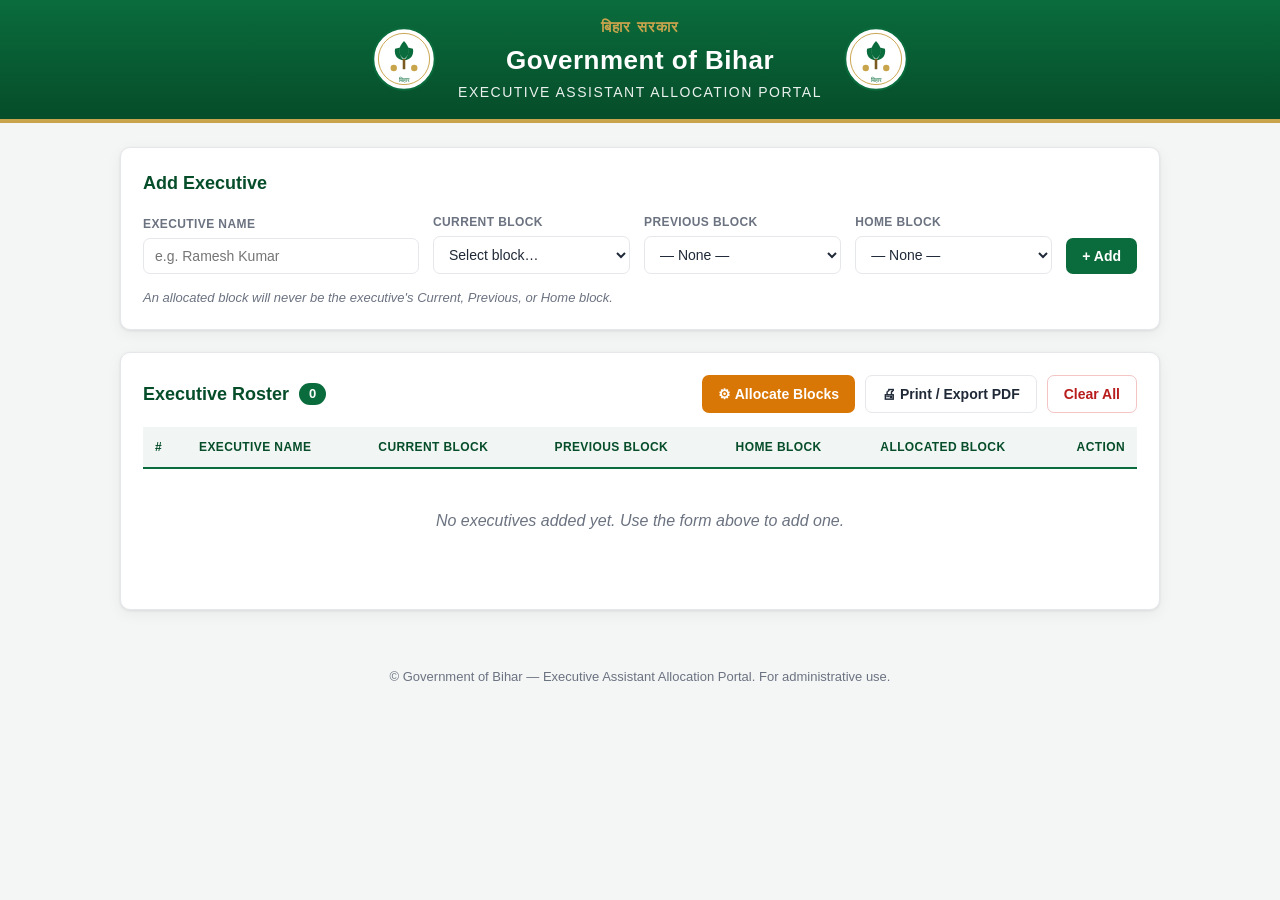
==== index.html @ 1b5aa00f "Initial commit: Executive Assistant Allocation Portal Generated with Claude Code  Co-Authored-By: Cl" ====
<!DOCTYPE html>
<html lang="en">
<head>
  <meta charset="UTF-8" />
  <meta name="viewport" content="width=device-width, initial-scale=1.0" />
  <title>Executive Assistant Allocation Portal | Government of Bihar</title>
  <link rel="stylesheet" href="css/style.css" />
</head>
<body>
  <!-- ===================== HEADER ===================== -->
  <header class="site-header">
    <div class="header-inner">
      <div class="emblem" id="emblemLeft" aria-hidden="true"></div>
      <div class="header-text">
        <p class="header-hindi">बिहार सरकार</p>
        <h1 class="header-title">Government of Bihar</h1>
        <p class="header-sub">Executive Assistant Allocation Portal</p>
      </div>
      <div class="emblem" id="emblemRight" aria-hidden="true"></div>
    </div>
  </header>

  <main class="container">
    <!-- ===================== ADD EXECUTIVE ===================== -->
    <section class="card no-print">
      <h2 class="card-title">Add Executive</h2>
      <form id="addForm" class="add-form" autocomplete="off">
        <div class="field">
          <label for="execName">Executive Name</label>
          <input type="text" id="execName" placeholder="e.g. Ramesh Kumar" required />
        </div>
        <div class="field">
          <label for="currentBlock">Current Block</label>
          <select id="currentBlock" required></select>
        </div>
        <div class="field">
          <label for="previousBlock">Previous Block</label>
          <select id="previousBlock"></select>
        </div>
        <div class="field">
          <label for="homeBlock">Home Block</label>
          <select id="homeBlock"></select>
        </div>
        <div class="field field-action">
          <button type="submit" class="btn btn-primary">+ Add</button>
        </div>
      </form>
      <p class="hint">An allocated block will never be the executive's Current, Previous, or Home block.</p>
    </section>

    <!-- ===================== ROSTER + RESULTS ===================== -->
    <section class="card" id="rosterCard">
      <div class="card-header">
        <h2 class="card-title">Executive Roster <span class="count-badge" id="countBadge">0</span></h2>
        <div class="toolbar no-print">
          <button type="button" class="btn btn-accent" id="allocateBtn">⚙ Allocate Blocks</button>
          <button type="button" class="btn btn-ghost" id="printBtn">🖨 Print / Export PDF</button>
          <button type="button" class="btn btn-ghost btn-danger" id="clearBtn">Clear All</button>
        </div>
      </div>

      <!-- Print-only header block -->
      <div class="print-meta" id="printMeta"></div>

      <div class="table-wrap">
        <table class="data-table" id="execTable">
          <thead>
            <tr>
              <th class="col-num">#</th>
              <th>Executive Name</th>
              <th>Current Block</th>
              <th>Previous Block</th>
              <th>Home Block</th>
              <th class="col-alloc">Allocated Block</th>
              <th class="col-action no-print">Action</th>
            </tr>
          </thead>
          <tbody id="execTableBody"></tbody>
        </table>
        <div class="empty-state" id="emptyState">No executives added yet. Use the form above to add one.</div>
      </div>

      <p class="alloc-note no-print" id="allocNote"></p>
    </section>
  </main>

  <footer class="site-footer no-print">
    <p>© Government of Bihar — Executive Assistant Allocation Portal. For administrative use.</p>
  </footer>

  <script src="js/blocks.js"></script>
  <script src="js/app.js"></script>
</body>
</html>
---- css/style.css ----
/* ===== Executive Assistant Allocation Portal — Government of Bihar ===== */
:root {
  --green: #0a6c3c;
  --green-dark: #064d2a;
  --gold: #c8a44d;
  --saffron: #d97706;
  --ink: #1f2937;
  --muted: #6b7280;
  --line: #e5e7eb;
  --bg: #f4f6f5;
  --card: #ffffff;
  --shadow: 0 1px 3px rgba(0, 0, 0, 0.08), 0 4px 16px rgba(0, 0, 0, 0.05);
}

* { box-sizing: border-box; }

body {
  margin: 0;
  font-family: "Segoe UI", Roboto, "Helvetica Neue", Arial, sans-serif;
  color: var(--ink);
  background: var(--bg);
  line-height: 1.5;
}

/* ===================== HEADER ===================== */
.site-header {
  background: linear-gradient(180deg, var(--green) 0%, var(--green-dark) 100%);
  color: #fff;
  border-bottom: 4px solid var(--gold);
}
.header-inner {
  max-width: 1080px;
  margin: 0 auto;
  display: flex;
  align-items: center;
  justify-content: center;
  gap: 22px;
  padding: 16px 20px;
}
.emblem {
  width: 64px;
  height: 64px;
  flex: 0 0 auto;
}
.emblem svg { width: 100%; height: 100%; display: block; }
.header-text { text-align: center; }
.header-hindi {
  margin: 0;
  font-size: 15px;
  letter-spacing: 1px;
  color: var(--gold);
  font-weight: 600;
}
.header-title {
  margin: 2px 0;
  font-size: 26px;
  font-weight: 700;
  letter-spacing: 0.5px;
}
.header-sub {
  margin: 0;
  font-size: 14px;
  opacity: 0.92;
  text-transform: uppercase;
  letter-spacing: 1.5px;
}

/* ===================== LAYOUT ===================== */
.container {
  max-width: 1080px;
  margin: 24px auto;
  padding: 0 20px;
}
.card {
  background: var(--card);
  border: 1px solid var(--line);
  border-radius: 10px;
  box-shadow: var(--shadow);
  padding: 22px;
  margin-bottom: 22px;
}
.card-title {
  margin: 0 0 16px;
  font-size: 18px;
  color: var(--green-dark);
  display: flex;
  align-items: center;
  gap: 10px;
}
.card-header {
  display: flex;
  align-items: center;
  justify-content: space-between;
  flex-wrap: wrap;
  gap: 12px;
  margin-bottom: 8px;
}
.card-header .card-title { margin: 0; }
.count-badge {
  background: var(--green);
  color: #fff;
  font-size: 13px;
  font-weight: 700;
  border-radius: 20px;
  padding: 1px 10px;
  min-width: 22px;
  text-align: center;
}

/* ===================== ADD FORM ===================== */
.add-form {
  display: grid;
  grid-template-columns: 1.4fr 1fr 1fr 1fr auto;
  gap: 14px;
  align-items: end;
}
.field { display: flex; flex-direction: column; gap: 5px; }
.field label {
  font-size: 12px;
  font-weight: 600;
  color: var(--muted);
  text-transform: uppercase;
  letter-spacing: 0.4px;
}
.field input,
.field select {
  padding: 9px 11px;
  border: 1px solid var(--line);
  border-radius: 7px;
  font-size: 14px;
  background: #fff;
  color: var(--ink);
}
.field input:focus,
.field select:focus {
  outline: none;
  border-color: var(--green);
  box-shadow: 0 0 0 3px rgba(10, 108, 60, 0.12);
}
.field-action { align-self: end; }
.hint {
  margin: 14px 0 0;
  font-size: 13px;
  color: var(--muted);
  font-style: italic;
}

/* ===================== BUTTONS ===================== */
.btn {
  border: none;
  border-radius: 7px;
  padding: 10px 16px;
  font-size: 14px;
  font-weight: 600;
  cursor: pointer;
  transition: filter 0.15s, transform 0.05s;
}
.btn:active { transform: translateY(1px); }
.btn-primary { background: var(--green); color: #fff; width: 100%; }
.btn-primary:hover { filter: brightness(1.08); }
.btn-accent { background: var(--saffron); color: #fff; }
.btn-accent:hover { filter: brightness(1.06); }
.btn-ghost {
  background: #fff;
  color: var(--ink);
  border: 1px solid var(--line);
}
.btn-ghost:hover { background: #f9fafb; }
.btn-danger { color: #b91c1c; border-color: #f3c4c4; }
.btn-danger:hover { background: #fef2f2; }
.toolbar { display: flex; gap: 10px; flex-wrap: wrap; }

/* ===================== TABLE ===================== */
.table-wrap { position: relative; overflow-x: auto; }
.data-table {
  width: 100%;
  border-collapse: collapse;
  font-size: 14px;
  margin-top: 6px;
}
.data-table th {
  background: #f1f5f3;
  color: var(--green-dark);
  text-align: left;
  padding: 11px 12px;
  font-size: 12px;
  text-transform: uppercase;
  letter-spacing: 0.4px;
  border-bottom: 2px solid var(--green);
}
.data-table td {
  padding: 11px 12px;
  border-bottom: 1px solid var(--line);
}
.data-table tbody tr:hover { background: #fafbfa; }
.col-num { width: 44px; color: var(--muted); }
.col-action { width: 64px; text-align: center; }
.alloc-pill {
  display: inline-block;
  background: rgba(10, 108, 60, 0.1);
  color: var(--green-dark);
  border: 1px solid rgba(10, 108, 60, 0.25);
  padding: 3px 10px;
  border-radius: 20px;
  font-weight: 600;
}
.alloc-empty { color: var(--muted); }
.btn-remove {
  background: #fef2f2;
  color: #b91c1c;
  border: 1px solid #f3c4c4;
  border-radius: 6px;
  width: 28px;
  height: 28px;
  cursor: pointer;
  font-size: 13px;
}
.btn-remove:hover { background: #fee2e2; }
.empty-state {
  padding: 40px 16px;
  text-align: center;
  color: var(--muted);
  font-style: italic;
}

.alloc-note { margin: 14px 0 0; font-size: 14px; font-weight: 600; }
.alloc-note.ok { color: var(--green-dark); }
.alloc-note.warn { color: #b45309; }

/* ===================== FOOTER ===================== */
.site-footer {
  text-align: center;
  color: var(--muted);
  font-size: 13px;
  padding: 20px;
}

/* ===================== PRINT-ONLY META ===================== */
.print-meta { display: none; }

/* ===================== RESPONSIVE ===================== */
@media (max-width: 820px) {
  .add-form { grid-template-columns: 1fr 1fr; }
  .field-action { grid-column: 1 / -1; }
  .header-title { font-size: 21px; }
}
@media (max-width: 520px) {
  .add-form { grid-template-columns: 1fr; }
}

/* ===================== PRINT / PDF ===================== */
@media print {
  @page { margin: 14mm; }
  body { background: #fff; }
  .no-print { display: none !important; }
  .container { margin: 0; max-width: 100%; padding: 0; }
  .site-header {
    background: #fff !important;
    color: var(--green-dark) !important;
    border-bottom: 3px solid var(--gold);
    -webkit-print-color-adjust: exact;
    print-color-adjust: exact;
  }
  .header-hindi { color: var(--gold); }
  .header-title, .header-sub { color: var(--green-dark); }
  .card {
    border: none;
    box-shadow: none;
    padding: 0;
    margin: 0;
  }
  .print-meta {
    display: block;
    margin: 16px 0 12px;
    border-top: 1px solid var(--line);
    border-bottom: 1px solid var(--line);
    padding: 10px 0;
  }
  .pm-title { font-weight: 700; font-size: 15px; color: var(--green-dark); }
  .pm-row {
    display: flex;
    justify-content: space-between;
    font-size: 13px;
    color: var(--ink);
    margin-top: 4px;
  }
  .data-table th {
    -webkit-print-color-adjust: exact;
    print-color-adjust: exact;
  }
  .alloc-pill {
    -webkit-print-color-adjust: exact;
    print-color-adjust: exact;
  }
  .data-table { font-size: 12px; }
}
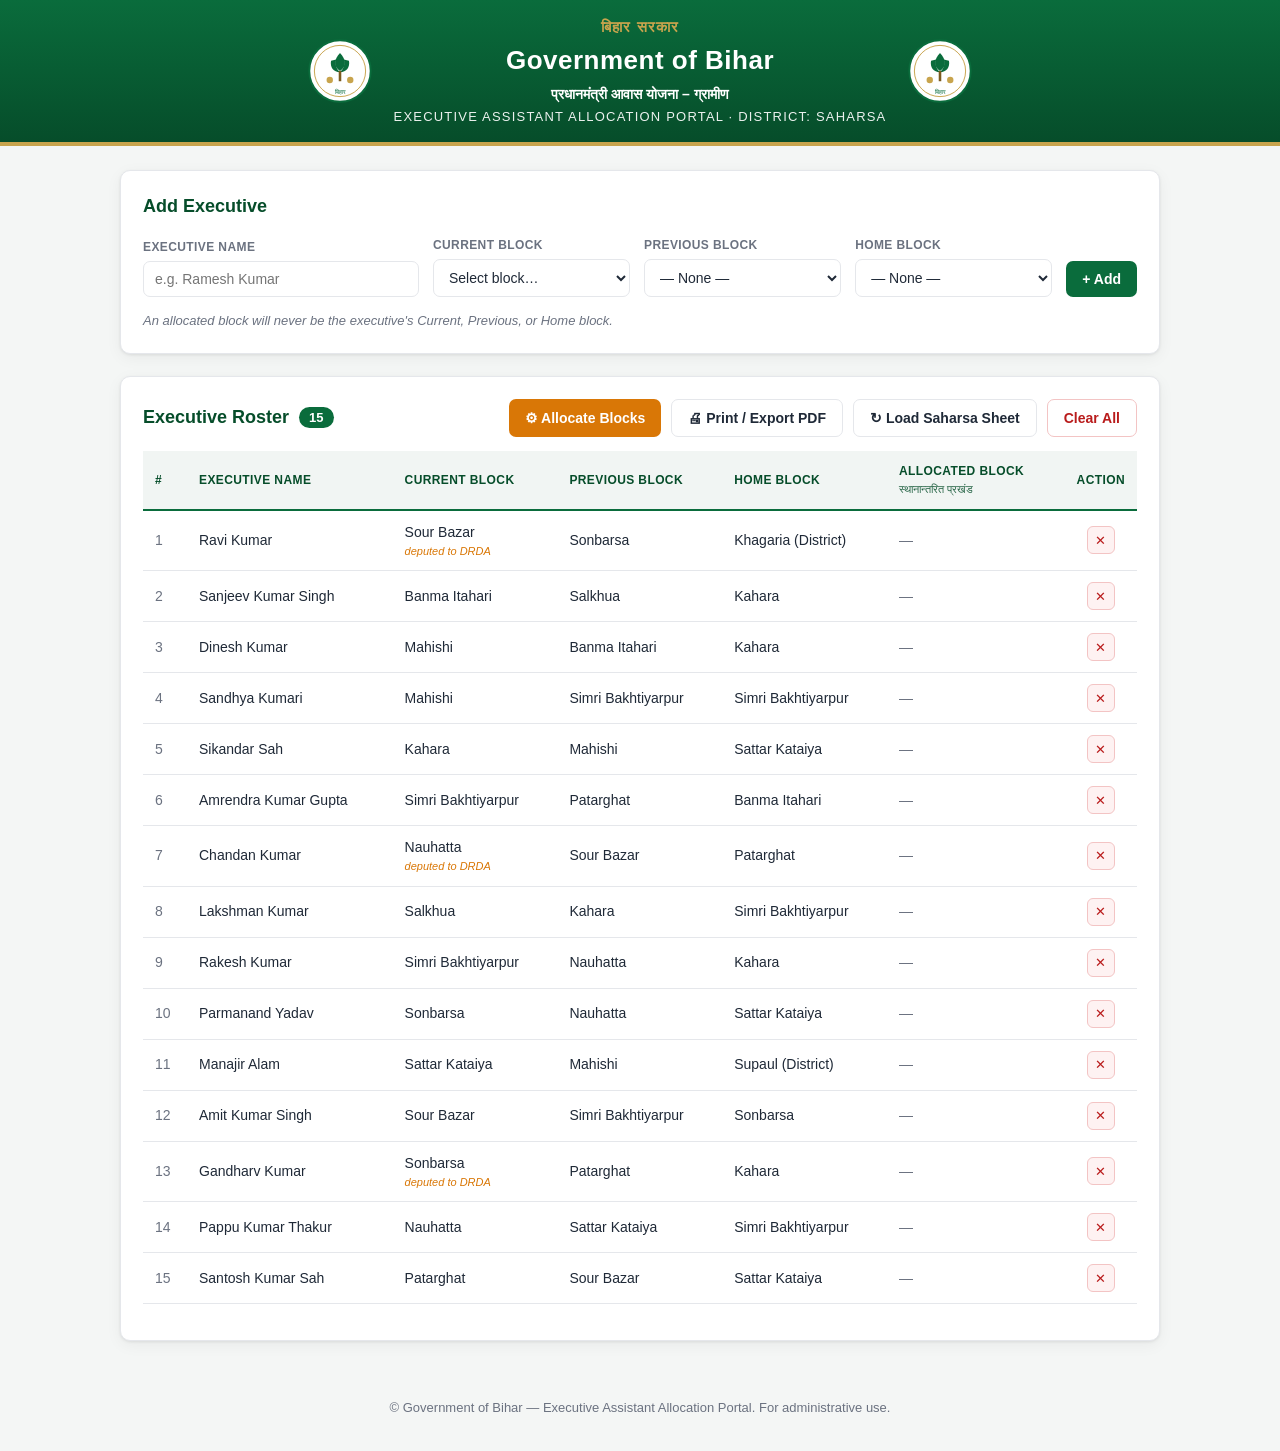
==== commit 5b858f48: "Load real Saharsa PMAY-G sheet: 10 blocks, 15 executives, balanced allocation Generated with Claude " ====
--- a/index.html
+++ b/index.html
@@ -14,7 +14,8 @@
       <div class="header-text">
         <p class="header-hindi">बिहार सरकार</p>
         <h1 class="header-title">Government of Bihar</h1>
-        <p class="header-sub">Executive Assistant Allocation Portal</p>
+        <p class="header-scheme">प्रधानमंत्री आवास योजना – ग्रामीण</p>
+        <p class="header-sub">Executive Assistant Allocation Portal &middot; District: Saharsa</p>
       </div>
       <div class="emblem" id="emblemRight" aria-hidden="true"></div>
     </div>
@@ -55,6 +56,7 @@
         <div class="toolbar no-print">
           <button type="button" class="btn btn-accent" id="allocateBtn">⚙ Allocate Blocks</button>
           <button type="button" class="btn btn-ghost" id="printBtn">🖨 Print / Export PDF</button>
+          <button type="button" class="btn btn-ghost" id="loadSeedBtn">↻ Load Saharsa Sheet</button>
           <button type="button" class="btn btn-ghost btn-danger" id="clearBtn">Clear All</button>
         </div>
       </div>
@@ -71,7 +73,7 @@
               <th>Current Block</th>
               <th>Previous Block</th>
               <th>Home Block</th>
-              <th class="col-alloc">Allocated Block</th>
+              <th class="col-alloc">Allocated Block<br /><span class="th-hindi">स्थानान्तरित प्रखंड</span></th>
               <th class="col-action no-print">Action</th>
             </tr>
           </thead>
--- a/css/style.css
+++ b/css/style.css
@@ -57,12 +57,31 @@
   font-weight: 700;
   letter-spacing: 0.5px;
 }
+.header-scheme {
+  margin: 4px 0 2px;
+  font-size: 14px;
+  font-weight: 600;
+  color: #fff;
+}
 .header-sub {
   margin: 0;
-  font-size: 14px;
+  font-size: 13px;
   opacity: 0.92;
   text-transform: uppercase;
-  letter-spacing: 1.5px;
+  letter-spacing: 1.2px;
+}
+.th-hindi {
+  font-weight: 500;
+  text-transform: none;
+  letter-spacing: 0;
+  font-size: 11px;
+  opacity: 0.85;
+}
+.deputed-note {
+  display: block;
+  font-size: 11px;
+  color: var(--saffron);
+  font-style: italic;
 }
 
 /* ===================== LAYOUT ===================== */
@@ -262,7 +281,7 @@
     print-color-adjust: exact;
   }
   .header-hindi { color: var(--gold); }
-  .header-title, .header-sub { color: var(--green-dark); }
+  .header-title, .header-sub, .header-scheme { color: var(--green-dark); }
   .card {
     border: none;
     box-shadow: none;
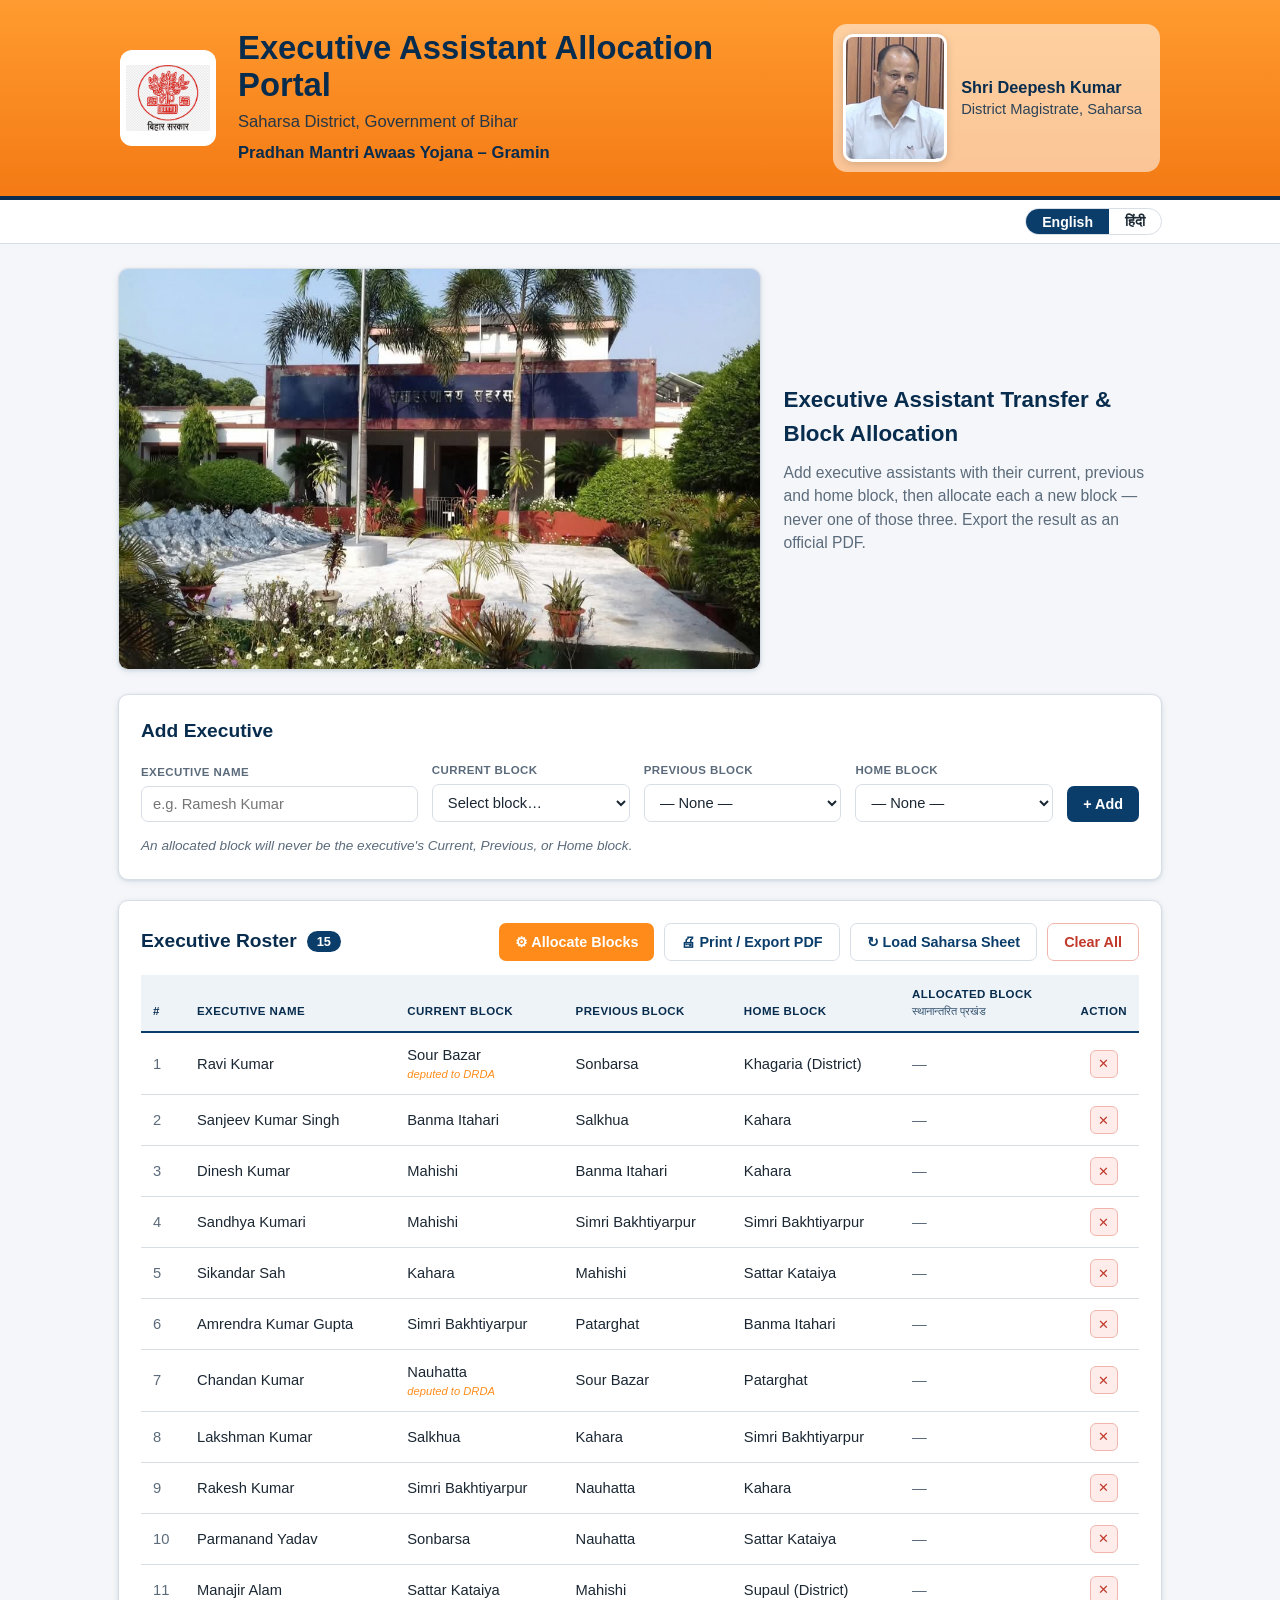
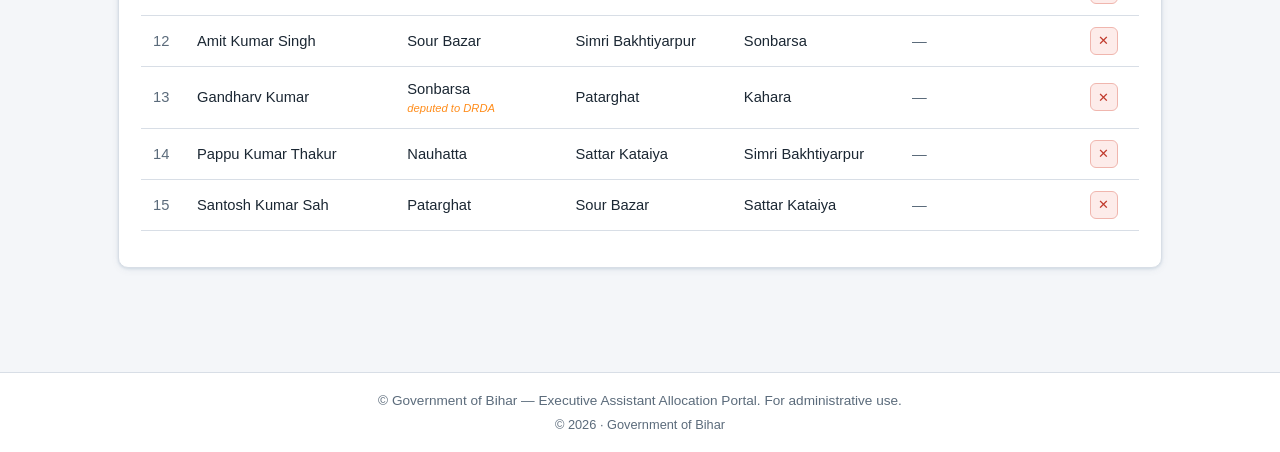
==== commit e7f52357: "Add bilingual EN/HI support and Bihar portal landing UI (emblem, DM photo, hero) Generated with Clau" ====
--- a/index.html
+++ b/index.html
@@ -3,61 +3,95 @@
 <head>
   <meta charset="UTF-8" />
   <meta name="viewport" content="width=device-width, initial-scale=1.0" />
-  <title>Executive Assistant Allocation Portal | Government of Bihar</title>
+  <title data-i18n="page_title">Executive Assistant Allocation Portal</title>
+  <meta name="description" content="Executive Assistant Allocation Portal — Saharsa District, Government of Bihar." />
+  <link rel="icon" href="assets/bihar-emblem.png" />
   <link rel="stylesheet" href="css/style.css" />
 </head>
-<body>
-  <!-- ===================== HEADER ===================== -->
-  <header class="site-header">
-    <div class="header-inner">
-      <div class="emblem" id="emblemLeft" aria-hidden="true"></div>
-      <div class="header-text">
-        <p class="header-hindi">बिहार सरकार</p>
-        <h1 class="header-title">Government of Bihar</h1>
-        <p class="header-scheme">प्रधानमंत्री आवास योजना – ग्रामीण</p>
-        <p class="header-sub">Executive Assistant Allocation Portal &middot; District: Saharsa</p>
+<body data-lang="en">
+  <!-- ===================== SAFFRON LANDING HEADER ===================== -->
+  <section class="landing-header">
+    <div class="landing-header-inner">
+      <a href="index.html" class="banner-brand" aria-label="Home">
+        <img class="landing-header-emblem" src="assets/bihar-emblem.png" alt="Government of Bihar / बिहार सरकार" />
+        <div class="landing-titles">
+          <h1 data-i18n="app_title">Executive Assistant Allocation Portal</h1>
+          <p data-i18n="app_subtitle">Saharsa District, Government of Bihar</p>
+          <p class="scheme-line" data-i18n="scheme">Pradhan Mantri Awaas Yojana – Gramin</p>
+        </div>
+      </a>
+
+      <div class="landing-dm">
+        <div class="landing-dm-photo">
+          <img src="assets/dm-saharsa.jpg" alt="District Magistrate, Saharsa" onerror="this.style.display='none'" />
+        </div>
+        <div class="landing-dm-caption">
+          <strong data-i18n="dm_name">Shri Deepesh Kumar</strong>
+          <span data-i18n="dm_role">District Magistrate, Saharsa</span>
+        </div>
       </div>
-      <div class="emblem" id="emblemRight" aria-hidden="true"></div>
     </div>
-  </header>
+  </section>
 
-  <main class="container">
+  <!-- ===================== UTILITY BAR (LANGUAGE) ===================== -->
+  <div class="util-bar">
+    <div class="util-bar-inner">
+      <div class="util-bar-spacer"></div>
+      <div class="lang-toggle" role="group" aria-label="Language / भाषा">
+        <button type="button" data-lang="en" aria-pressed="true">English</button>
+        <button type="button" data-lang="hi" aria-pressed="false">हिंदी</button>
+      </div>
+    </div>
+  </div>
+
+  <main id="main">
+    <!-- ===================== HERO ===================== -->
+    <section class="landing-body" aria-label="Overview">
+      <div class="landing-photo" data-label-key="hero_label" data-label="Saharsa Administration">
+        <img src="assets/saharsa-administration.jpeg" alt="Saharsa Administration" onerror="this.style.display='none'" />
+      </div>
+      <div class="hero-text">
+        <h2 data-i18n="hero_title">Executive Assistant Transfer &amp; Block Allocation</h2>
+        <p data-i18n="hero_lead">Add executive assistants with their current, previous and home block, then allocate each a new block — never one of those three.</p>
+      </div>
+    </section>
+
     <!-- ===================== ADD EXECUTIVE ===================== -->
     <section class="card no-print">
-      <h2 class="card-title">Add Executive</h2>
+      <h2 class="card-title" data-i18n="add_title">Add Executive</h2>
       <form id="addForm" class="add-form" autocomplete="off">
         <div class="field">
-          <label for="execName">Executive Name</label>
-          <input type="text" id="execName" placeholder="e.g. Ramesh Kumar" required />
+          <label for="execName" data-i18n="f_name">Executive Name</label>
+          <input type="text" id="execName" data-i18n-placeholder="f_name_ph" placeholder="e.g. Ramesh Kumar" required />
         </div>
         <div class="field">
-          <label for="currentBlock">Current Block</label>
+          <label for="currentBlock" data-i18n="f_current">Current Block</label>
           <select id="currentBlock" required></select>
         </div>
         <div class="field">
-          <label for="previousBlock">Previous Block</label>
+          <label for="previousBlock" data-i18n="f_previous">Previous Block</label>
           <select id="previousBlock"></select>
         </div>
         <div class="field">
-          <label for="homeBlock">Home Block</label>
+          <label for="homeBlock" data-i18n="f_home">Home Block</label>
           <select id="homeBlock"></select>
         </div>
         <div class="field field-action">
-          <button type="submit" class="btn btn-primary">+ Add</button>
+          <button type="submit" class="btn btn-primary" data-i18n="btn_add">+ Add</button>
         </div>
       </form>
-      <p class="hint">An allocated block will never be the executive's Current, Previous, or Home block.</p>
+      <p class="hint" data-i18n="add_hint">An allocated block will never be the executive's Current, Previous, or Home block.</p>
     </section>
 
     <!-- ===================== ROSTER + RESULTS ===================== -->
     <section class="card" id="rosterCard">
       <div class="card-header">
-        <h2 class="card-title">Executive Roster <span class="count-badge" id="countBadge">0</span></h2>
+        <h2 class="card-title"><span data-i18n="roster_title">Executive Roster</span> <span class="count-badge" id="countBadge">0</span></h2>
         <div class="toolbar no-print">
-          <button type="button" class="btn btn-accent" id="allocateBtn">⚙ Allocate Blocks</button>
-          <button type="button" class="btn btn-ghost" id="printBtn">🖨 Print / Export PDF</button>
-          <button type="button" class="btn btn-ghost" id="loadSeedBtn">↻ Load Saharsa Sheet</button>
-          <button type="button" class="btn btn-ghost btn-danger" id="clearBtn">Clear All</button>
+          <button type="button" class="btn btn-accent" id="allocateBtn" data-i18n="btn_allocate">⚙ Allocate Blocks</button>
+          <button type="button" class="btn btn-ghost" id="printBtn" data-i18n="btn_print">🖨 Print / Export PDF</button>
+          <button type="button" class="btn btn-ghost" id="loadSeedBtn" data-i18n="btn_load">↻ Load Saharsa Sheet</button>
+          <button type="button" class="btn btn-ghost btn-danger" id="clearBtn" data-i18n="btn_clear">Clear All</button>
         </div>
       </div>
 
@@ -68,18 +102,18 @@
         <table class="data-table" id="execTable">
           <thead>
             <tr>
-              <th class="col-num">#</th>
-              <th>Executive Name</th>
-              <th>Current Block</th>
-              <th>Previous Block</th>
-              <th>Home Block</th>
-              <th class="col-alloc">Allocated Block<br /><span class="th-hindi">स्थानान्तरित प्रखंड</span></th>
-              <th class="col-action no-print">Action</th>
+              <th class="col-num" data-i18n="th_num">#</th>
+              <th data-i18n="th_name">Executive Name</th>
+              <th data-i18n="th_current">Current Block</th>
+              <th data-i18n="th_previous">Previous Block</th>
+              <th data-i18n="th_home">Home Block</th>
+              <th class="col-alloc"><span data-i18n="th_alloc">Allocated Block</span><br /><span class="th-sub" data-i18n="th_alloc_hi">स्थानान्तरित प्रखंड</span></th>
+              <th class="col-action no-print" data-i18n="th_action">Action</th>
             </tr>
           </thead>
           <tbody id="execTableBody"></tbody>
         </table>
-        <div class="empty-state" id="emptyState">No executives added yet. Use the form above to add one.</div>
+        <div class="empty-state" id="emptyState" data-i18n="empty_state">No executives added yet. Use the form above to add one.</div>
       </div>
 
       <p class="alloc-note no-print" id="allocNote"></p>
@@ -87,10 +121,14 @@
   </main>
 
   <footer class="site-footer no-print">
-    <p>© Government of Bihar — Executive Assistant Allocation Portal. For administrative use.</p>
+    <div class="footer-inner">
+      <div data-i18n="footer_note">© Government of Bihar — Executive Assistant Allocation Portal.</div>
+      <div class="inline-note">© <span id="footer-year"></span> · Government of Bihar</div>
+    </div>
   </footer>
 
   <script src="js/blocks.js"></script>
+  <script src="js/i18n.js"></script>
   <script src="js/app.js"></script>
 </body>
 </html>
--- a/css/style.css
+++ b/css/style.css
@@ -1,15 +1,24 @@
-/* ===== Executive Assistant Allocation Portal — Government of Bihar ===== */
+/* ===== Executive Assistant Allocation Portal — Government of Bihar =====
+   Palette and landing layout adapted from the Saharsa Teacher Allocation Portal. */
 :root {
-  --green: #0a6c3c;
-  --green-dark: #064d2a;
-  --gold: #c8a44d;
-  --saffron: #d97706;
-  --ink: #1f2937;
-  --muted: #6b7280;
-  --line: #e5e7eb;
-  --bg: #f4f6f5;
+  --navy: #0b3d6b;
+  --navy-dark: #082c4d;
+  --saffron: #ff8c1a;
+  --green: #138808;
+  --bg: #f4f6f9;
   --card: #ffffff;
-  --shadow: 0 1px 3px rgba(0, 0, 0, 0.08), 0 4px 16px rgba(0, 0, 0, 0.05);
+  --border: #d8dee6;
+  --text: #1b2733;
+  --muted: #5b6b7b;
+  --danger: #c0392b;
+  --danger-bg: #fdecea;
+  --ok: #1e7e34;
+  --ok-bg: #e7f5ea;
+  --warn: #8a6d00;
+  --warn-bg: #fff6da;
+  --radius: 10px;
+  --shadow: 0 1px 3px rgba(11, 61, 107, 0.12), 0 2px 8px rgba(11, 61, 107, 0.06);
+  --maxw: 1080px;
 }
 
 * { box-sizing: border-box; }
@@ -17,299 +26,296 @@
 body {
   margin: 0;
   font-family: "Segoe UI", Roboto, "Helvetica Neue", Arial, sans-serif;
-  color: var(--ink);
   background: var(--bg);
+  color: var(--text);
   line-height: 1.5;
 }
 
-/* ===================== HEADER ===================== */
-.site-header {
-  background: linear-gradient(180deg, var(--green) 0%, var(--green-dark) 100%);
-  color: #fff;
-  border-bottom: 4px solid var(--gold);
-}
-.header-inner {
-  max-width: 1080px;
+/* ===================== SAFFRON LANDING HEADER ===================== */
+.landing-header {
+  background: linear-gradient(180deg, #ff9b30 0%, #f47a14 100%);
+  color: var(--navy-dark);
+  border-bottom: 4px solid var(--navy-dark);
+}
+.landing-header-inner {
+  max-width: var(--maxw);
   margin: 0 auto;
-  display: flex;
+  padding: 24px 20px;
+  display: grid;
+  grid-template-columns: 1fr auto;
   align-items: center;
-  justify-content: center;
   gap: 22px;
-  padding: 16px 20px;
-}
-.emblem {
-  width: 64px;
-  height: 64px;
+}
+.banner-brand {
+  display: flex; align-items: center; gap: 22px;
+  text-decoration: none; color: inherit; min-width: 0;
+  border-radius: 10px;
+}
+.banner-brand:hover { opacity: 0.92; }
+.landing-header-emblem {
+  width: 96px; height: 96px; object-fit: contain;
+  background: #fff; border-radius: 12px; padding: 6px;
   flex: 0 0 auto;
 }
-.emblem svg { width: 100%; height: 100%; display: block; }
-.header-text { text-align: center; }
-.header-hindi {
+.landing-titles { min-width: 0; }
+.landing-titles h1 {
   margin: 0;
-  font-size: 15px;
-  letter-spacing: 1px;
-  color: var(--gold);
-  font-weight: 600;
-}
-.header-title {
-  margin: 2px 0;
-  font-size: 26px;
+  font-size: 2.05rem;
+  color: var(--navy-dark);
+  line-height: 1.12;
   font-weight: 700;
-  letter-spacing: 0.5px;
-}
-.header-scheme {
-  margin: 4px 0 2px;
-  font-size: 14px;
-  font-weight: 600;
-  color: #fff;
-}
-.header-sub {
-  margin: 0;
-  font-size: 13px;
-  opacity: 0.92;
-  text-transform: uppercase;
-  letter-spacing: 1.2px;
-}
-.th-hindi {
-  font-weight: 500;
-  text-transform: none;
-  letter-spacing: 0;
-  font-size: 11px;
-  opacity: 0.85;
-}
-.deputed-note {
-  display: block;
-  font-size: 11px;
-  color: var(--saffron);
-  font-style: italic;
-}
+}
+.landing-titles p { margin: 6px 0 0; color: var(--navy-dark); opacity: 0.88; font-size: 1.04rem; }
+.scheme-line { font-weight: 700 !important; opacity: 1 !important; }
+
+.landing-dm {
+  display: flex; align-items: center; gap: 14px;
+  background: rgba(255,255,255,0.55);
+  padding: 10px 18px 10px 10px; border-radius: 14px;
+  flex: 0 0 auto;
+}
+.landing-dm-photo {
+  position: relative;
+  width: 104px; height: 128px;
+  border-radius: 10px;
+  background: rgba(255,255,255,0.9);
+  overflow: hidden;
+  border: 3px solid #fff;
+  box-shadow: 0 2px 8px rgba(0,0,0,0.15);
+  flex: 0 0 auto;
+}
+.landing-dm-photo::before {
+  content: "DM"; position: absolute; inset: 0;
+  display: grid; place-items: center;
+  font-weight: 800; color: var(--navy); font-size: 1.1rem; letter-spacing: 0.05em;
+}
+.landing-dm-photo img {
+  position: relative; width: 100%; height: 100%;
+  object-fit: cover; display: block;
+}
+.landing-dm-caption {
+  display: flex; flex-direction: column;
+  line-height: 1.3; font-size: 0.92rem;
+  color: var(--navy-dark); min-width: 180px;
+}
+.landing-dm-caption strong { font-weight: 700; font-size: 1.02rem; margin-bottom: 2px; }
+.landing-dm-caption span { opacity: 0.85; }
+
+@media (max-width: 760px) {
+  .landing-header-inner { grid-template-columns: 1fr; }
+}
+@media (max-width: 620px) {
+  .landing-titles h1 { font-size: 1.4rem; }
+  .banner-brand { gap: 14px; }
+  .landing-header-emblem { width: 70px; height: 70px; }
+}
+
+/* ===================== UTILITY BAR + LANGUAGE TOGGLE ===================== */
+.util-bar { background: #fff; border-bottom: 1px solid var(--border); }
+.util-bar-inner {
+  max-width: var(--maxw); margin: 0 auto;
+  padding: 8px 18px; display: flex; align-items: center; gap: 12px;
+}
+.util-bar-spacer { flex: 1 1 auto; }
+.lang-toggle {
+  display: inline-flex;
+  border: 1px solid var(--border);
+  border-radius: 999px;
+  overflow: hidden;
+}
+.lang-toggle button {
+  background: transparent; color: var(--text);
+  border: none; padding: 4px 16px; cursor: pointer;
+  font-size: 0.88rem; font-weight: 600;
+}
+.lang-toggle button[aria-pressed="true"] { background: var(--navy); color: #fff; }
 
 /* ===================== LAYOUT ===================== */
-.container {
-  max-width: 1080px;
+main {
+  max-width: var(--maxw);
   margin: 24px auto;
-  padding: 0 20px;
-}
+  padding: 0 18px 60px;
+}
+
+/* ===================== HERO ===================== */
+.landing-body {
+  display: grid;
+  grid-template-columns: 1.7fr 1fr;
+  gap: 22px;
+  margin-bottom: 24px;
+}
+@media (max-width: 760px) {
+  .landing-body { grid-template-columns: 1fr; }
+}
+.landing-photo {
+  position: relative;
+  background: #e9eef4;
+  border-radius: var(--radius);
+  overflow: hidden;
+  border: 1px solid var(--border);
+  box-shadow: var(--shadow);
+  aspect-ratio: 16 / 10;
+  min-height: 260px;
+}
+.landing-photo::before {
+  content: attr(data-label);
+  position: absolute; inset: 0;
+  display: grid; place-items: center;
+  color: var(--muted); font-size: 1rem; padding: 20px; text-align: center;
+}
+.landing-photo img {
+  position: relative; width: 100%; height: 100%;
+  object-fit: cover; display: block;
+}
+.hero-text { display: flex; flex-direction: column; justify-content: center; }
+.hero-text h2 { margin: 0 0 10px; font-size: 1.4rem; color: var(--navy-dark); }
+.hero-text p { margin: 0; color: var(--muted); font-size: 0.98rem; }
+
+/* ===================== CARDS ===================== */
 .card {
   background: var(--card);
-  border: 1px solid var(--line);
-  border-radius: 10px;
+  border: 1px solid var(--border);
+  border-radius: var(--radius);
   box-shadow: var(--shadow);
   padding: 22px;
-  margin-bottom: 22px;
+  margin-bottom: 20px;
 }
 .card-title {
   margin: 0 0 16px;
-  font-size: 18px;
-  color: var(--green-dark);
-  display: flex;
-  align-items: center;
-  gap: 10px;
+  font-size: 1.2rem;
+  color: var(--navy-dark);
+  display: flex; align-items: center; gap: 10px;
 }
 .card-header {
-  display: flex;
-  align-items: center;
-  justify-content: space-between;
-  flex-wrap: wrap;
-  gap: 12px;
-  margin-bottom: 8px;
+  display: flex; align-items: center; justify-content: space-between;
+  flex-wrap: wrap; gap: 12px; margin-bottom: 8px;
 }
 .card-header .card-title { margin: 0; }
 .count-badge {
-  background: var(--green);
-  color: #fff;
-  font-size: 13px;
-  font-weight: 700;
-  border-radius: 20px;
-  padding: 1px 10px;
-  min-width: 22px;
-  text-align: center;
+  background: var(--navy); color: #fff;
+  font-size: 0.8rem; font-weight: 700;
+  border-radius: 20px; padding: 1px 10px; min-width: 22px; text-align: center;
 }
 
 /* ===================== ADD FORM ===================== */
 .add-form {
   display: grid;
   grid-template-columns: 1.4fr 1fr 1fr 1fr auto;
-  gap: 14px;
-  align-items: end;
+  gap: 14px; align-items: end;
 }
 .field { display: flex; flex-direction: column; gap: 5px; }
 .field label {
-  font-size: 12px;
-  font-weight: 600;
-  color: var(--muted);
-  text-transform: uppercase;
-  letter-spacing: 0.4px;
-}
-.field input,
-.field select {
-  padding: 9px 11px;
-  border: 1px solid var(--line);
-  border-radius: 7px;
-  font-size: 14px;
-  background: #fff;
-  color: var(--ink);
-}
-.field input:focus,
-.field select:focus {
-  outline: none;
-  border-color: var(--green);
-  box-shadow: 0 0 0 3px rgba(10, 108, 60, 0.12);
-}
-.field-action { align-self: end; }
-.hint {
-  margin: 14px 0 0;
-  font-size: 13px;
-  color: var(--muted);
-  font-style: italic;
-}
+  font-size: 0.72rem; font-weight: 700; color: var(--muted);
+  text-transform: uppercase; letter-spacing: 0.4px;
+}
+.field input, .field select {
+  padding: 9px 11px; border: 1px solid var(--border);
+  border-radius: 7px; font-size: 0.92rem; background: #fff; color: var(--text);
+}
+.field input:focus, .field select:focus {
+  outline: none; border-color: var(--navy);
+  box-shadow: 0 0 0 3px rgba(11, 61, 107, 0.12);
+}
+.hint { margin: 14px 0 0; font-size: 0.85rem; color: var(--muted); font-style: italic; }
 
 /* ===================== BUTTONS ===================== */
 .btn {
-  border: none;
-  border-radius: 7px;
-  padding: 10px 16px;
-  font-size: 14px;
-  font-weight: 600;
-  cursor: pointer;
-  transition: filter 0.15s, transform 0.05s;
+  border: none; border-radius: 7px; padding: 10px 16px;
+  font-size: 0.9rem; font-weight: 600; cursor: pointer;
+  transition: filter 0.15s, transform 0.05s, background 0.15s;
 }
 .btn:active { transform: translateY(1px); }
-.btn-primary { background: var(--green); color: #fff; width: 100%; }
-.btn-primary:hover { filter: brightness(1.08); }
+.btn-primary { background: var(--navy); color: #fff; width: 100%; }
+.btn-primary:hover { background: var(--navy-dark); }
 .btn-accent { background: var(--saffron); color: #fff; }
 .btn-accent:hover { filter: brightness(1.06); }
-.btn-ghost {
-  background: #fff;
-  color: var(--ink);
-  border: 1px solid var(--line);
-}
-.btn-ghost:hover { background: #f9fafb; }
-.btn-danger { color: #b91c1c; border-color: #f3c4c4; }
-.btn-danger:hover { background: #fef2f2; }
+.btn-ghost { background: #fff; color: var(--navy); border: 1px solid var(--border); }
+.btn-ghost:hover { background: var(--bg); }
+.btn-danger { color: var(--danger); border-color: #f0b6ae; }
+.btn-danger:hover { background: var(--danger-bg); }
 .toolbar { display: flex; gap: 10px; flex-wrap: wrap; }
 
 /* ===================== TABLE ===================== */
 .table-wrap { position: relative; overflow-x: auto; }
-.data-table {
-  width: 100%;
-  border-collapse: collapse;
-  font-size: 14px;
-  margin-top: 6px;
-}
+.data-table { width: 100%; border-collapse: collapse; font-size: 0.92rem; margin-top: 6px; }
 .data-table th {
-  background: #f1f5f3;
-  color: var(--green-dark);
-  text-align: left;
-  padding: 11px 12px;
-  font-size: 12px;
-  text-transform: uppercase;
-  letter-spacing: 0.4px;
-  border-bottom: 2px solid var(--green);
-}
-.data-table td {
-  padding: 11px 12px;
-  border-bottom: 1px solid var(--line);
-}
-.data-table tbody tr:hover { background: #fafbfa; }
+  background: #eef3f8; color: var(--navy-dark);
+  text-align: left; padding: 11px 12px;
+  font-size: 0.72rem; text-transform: uppercase; letter-spacing: 0.4px;
+  border-bottom: 2px solid var(--navy);
+  vertical-align: bottom;
+}
+.th-sub { font-weight: 500; text-transform: none; letter-spacing: 0; font-size: 0.66rem; opacity: 0.8; }
+.data-table td { padding: 11px 12px; border-bottom: 1px solid var(--border); }
+.data-table tbody tr:hover { background: #fafbfc; }
 .col-num { width: 44px; color: var(--muted); }
 .col-action { width: 64px; text-align: center; }
+.deputed-note { display: block; font-size: 0.7rem; color: var(--saffron); font-style: italic; }
 .alloc-pill {
   display: inline-block;
-  background: rgba(10, 108, 60, 0.1);
-  color: var(--green-dark);
-  border: 1px solid rgba(10, 108, 60, 0.25);
-  padding: 3px 10px;
-  border-radius: 20px;
-  font-weight: 600;
+  background: rgba(19, 136, 8, 0.1);
+  color: var(--ok);
+  border: 1px solid rgba(19, 136, 8, 0.25);
+  padding: 3px 10px; border-radius: 20px; font-weight: 600;
 }
 .alloc-empty { color: var(--muted); }
 .btn-remove {
-  background: #fef2f2;
-  color: #b91c1c;
-  border: 1px solid #f3c4c4;
-  border-radius: 6px;
-  width: 28px;
-  height: 28px;
-  cursor: pointer;
-  font-size: 13px;
-}
-.btn-remove:hover { background: #fee2e2; }
-.empty-state {
-  padding: 40px 16px;
-  text-align: center;
-  color: var(--muted);
-  font-style: italic;
-}
-
-.alloc-note { margin: 14px 0 0; font-size: 14px; font-weight: 600; }
-.alloc-note.ok { color: var(--green-dark); }
-.alloc-note.warn { color: #b45309; }
+  background: var(--danger-bg); color: var(--danger);
+  border: 1px solid #f0b6ae; border-radius: 6px;
+  width: 28px; height: 28px; cursor: pointer; font-size: 0.82rem;
+}
+.btn-remove:hover { background: #fbd6cf; }
+.empty-state { padding: 40px 16px; text-align: center; color: var(--muted); font-style: italic; }
+
+.alloc-note { margin: 14px 0 0; font-size: 0.92rem; font-weight: 600; }
+.alloc-note.ok { color: var(--ok); }
+.alloc-note.warn { color: var(--warn); }
 
 /* ===================== FOOTER ===================== */
-.site-footer {
-  text-align: center;
-  color: var(--muted);
-  font-size: 13px;
-  padding: 20px;
-}
-
-/* ===================== PRINT-ONLY META ===================== */
-.print-meta { display: none; }
+.site-footer { border-top: 1px solid var(--border); background: #fff; color: var(--muted); font-size: 0.85rem; }
+.footer-inner { max-width: var(--maxw); margin: 0 auto; padding: 18px; text-align: center; }
+.inline-note { font-size: 0.8rem; color: var(--muted); margin-top: 4px; }
 
 /* ===================== RESPONSIVE ===================== */
 @media (max-width: 820px) {
   .add-form { grid-template-columns: 1fr 1fr; }
   .field-action { grid-column: 1 / -1; }
-  .header-title { font-size: 21px; }
-}
-@media (max-width: 520px) {
-  .add-form { grid-template-columns: 1fr; }
-}
+}
+@media (max-width: 520px) { .add-form { grid-template-columns: 1fr; } }
+
+/* ===================== PRINT-ONLY META ===================== */
+.print-meta { display: none; }
 
 /* ===================== PRINT / PDF ===================== */
 @media print {
-  @page { margin: 14mm; }
+  @page { margin: 12mm; }
   body { background: #fff; }
   .no-print { display: none !important; }
-  .container { margin: 0; max-width: 100%; padding: 0; }
-  .site-header {
+  main { margin: 0; max-width: 100%; padding: 0; }
+  .landing-body, .util-bar { display: none !important; }
+  .landing-header {
     background: #fff !important;
-    color: var(--green-dark) !important;
-    border-bottom: 3px solid var(--gold);
-    -webkit-print-color-adjust: exact;
-    print-color-adjust: exact;
+    color: var(--navy-dark) !important;
+    border-bottom: 3px solid var(--saffron);
+    -webkit-print-color-adjust: exact; print-color-adjust: exact;
   }
-  .header-hindi { color: var(--gold); }
-  .header-title, .header-sub, .header-scheme { color: var(--green-dark); }
-  .card {
-    border: none;
-    box-shadow: none;
-    padding: 0;
-    margin: 0;
-  }
+  .landing-header-inner { padding: 8px 0; }
+  .landing-header-emblem { border: 1px solid var(--border); }
+  .landing-dm { background: transparent; }
+  .card { border: none; box-shadow: none; padding: 0; margin: 0; }
+  .card-title, .count-badge { display: none !important; }
   .print-meta {
-    display: block;
-    margin: 16px 0 12px;
-    border-top: 1px solid var(--line);
-    border-bottom: 1px solid var(--line);
+    display: block; margin: 14px 0 12px;
+    border-top: 1px solid var(--border); border-bottom: 1px solid var(--border);
     padding: 10px 0;
   }
-  .pm-title { font-weight: 700; font-size: 15px; color: var(--green-dark); }
+  .pm-title { font-weight: 700; font-size: 0.98rem; color: var(--navy-dark); }
   .pm-row {
-    display: flex;
-    justify-content: space-between;
-    font-size: 13px;
-    color: var(--ink);
-    margin-top: 4px;
+    display: flex; justify-content: space-between; gap: 12px;
+    font-size: 0.82rem; color: var(--text); margin-top: 4px;
   }
-  .data-table th {
-    -webkit-print-color-adjust: exact;
-    print-color-adjust: exact;
+  .data-table { font-size: 0.78rem; }
+  .data-table th, .alloc-pill {
+    -webkit-print-color-adjust: exact; print-color-adjust: exact;
   }
-  .alloc-pill {
-    -webkit-print-color-adjust: exact;
-    print-color-adjust: exact;
-  }
-  .data-table { font-size: 12px; }
-}
+}
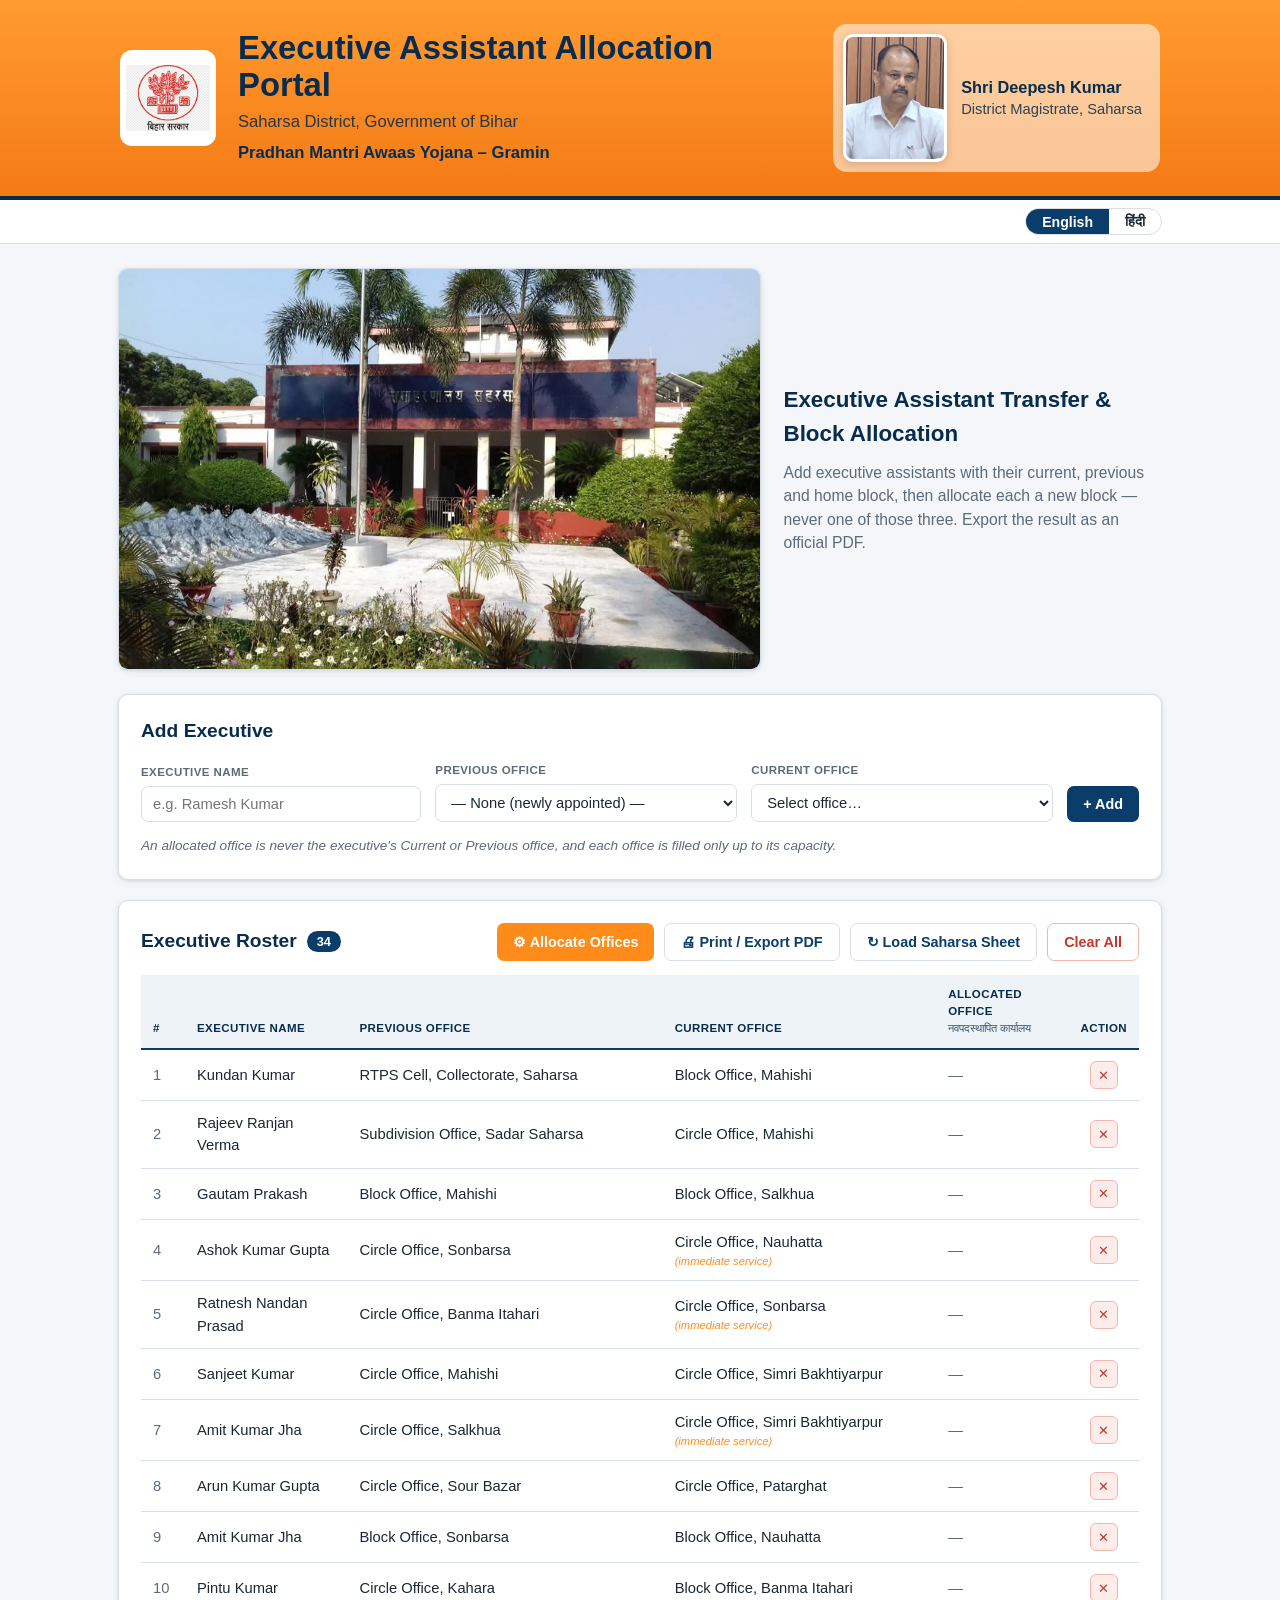
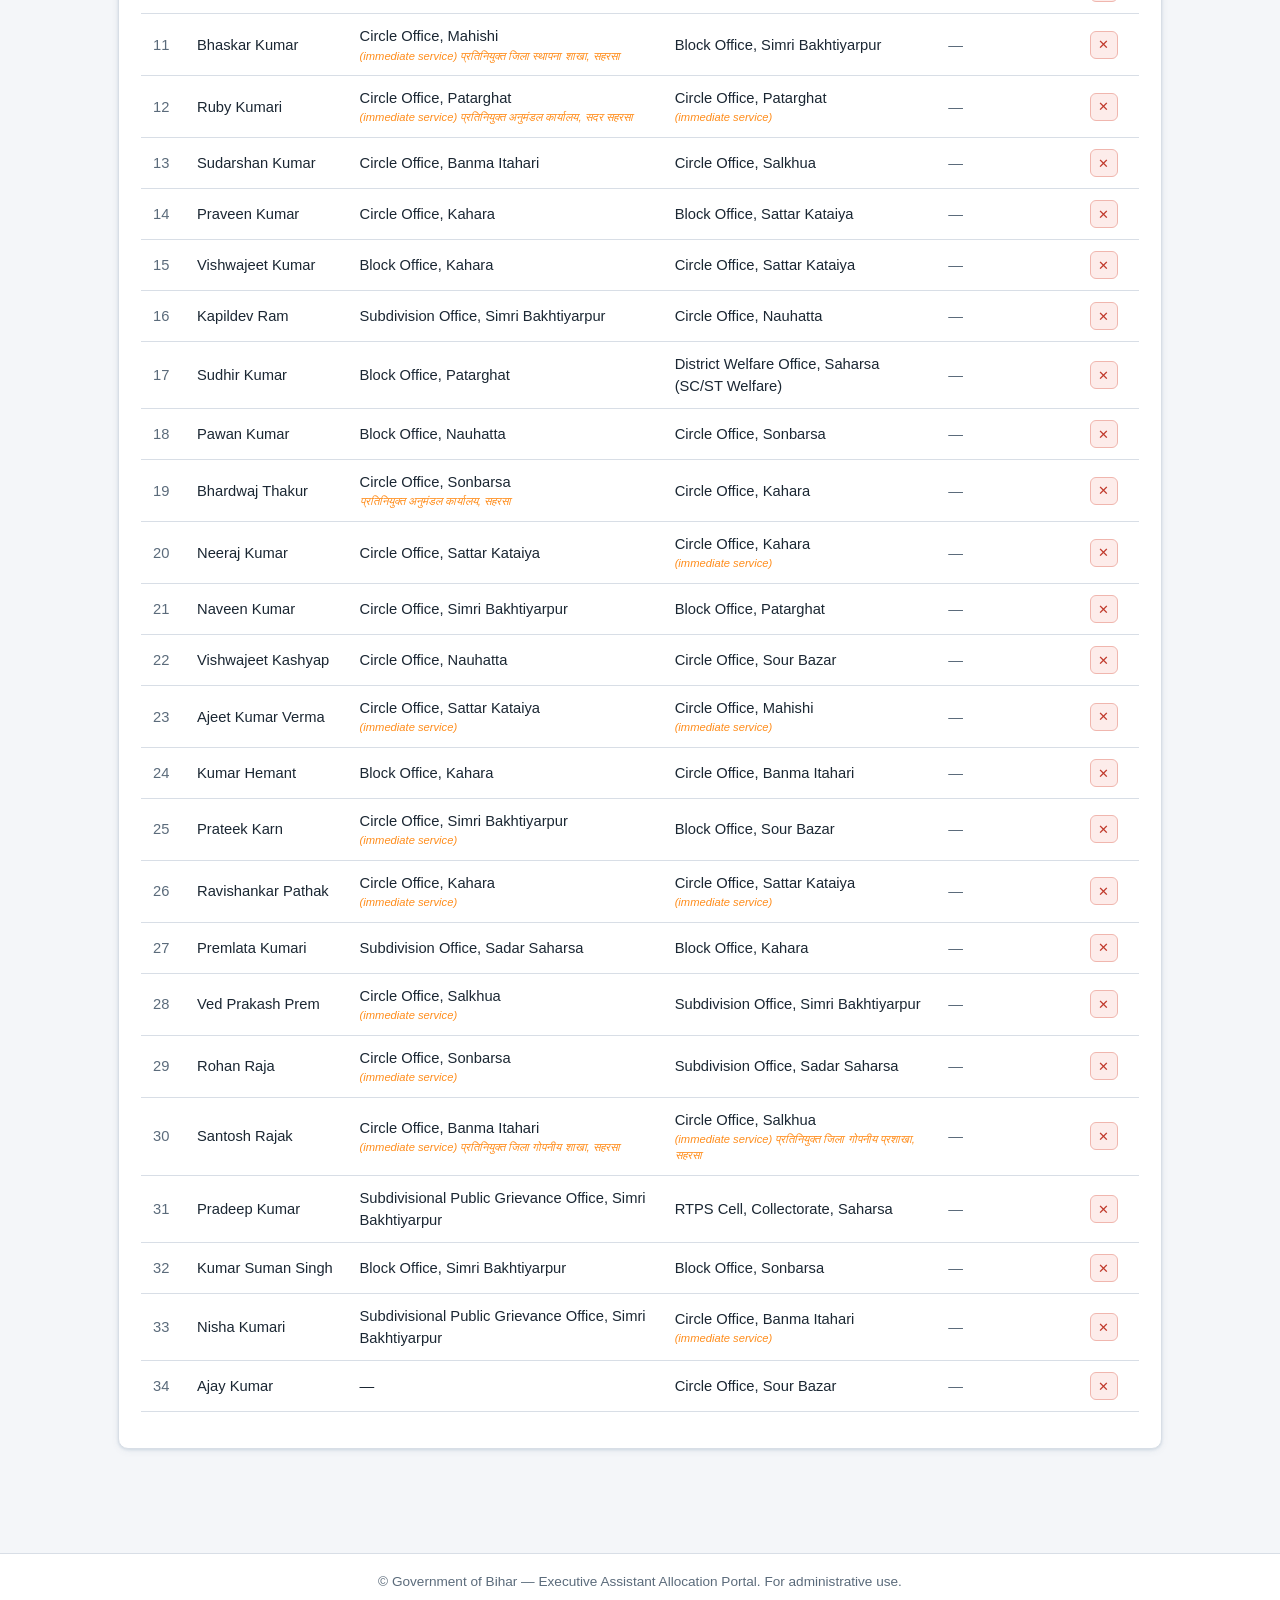
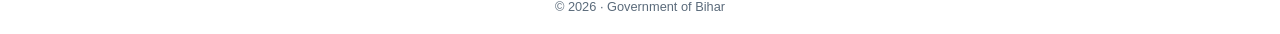
==== commit e1aee169: "Model 24 capacitated offices + 34-executive roster with capacitated matching - Replace 10 flat block" ====
--- a/index.html
+++ b/index.html
@@ -9,6 +9,13 @@
   <link rel="stylesheet" href="css/style.css" />
 </head>
 <body data-lang="en">
+  <!-- ===================== PRINT-ONLY OFFICIAL HEADER ===================== -->
+  <div class="print-gov" aria-hidden="true">
+    <img class="print-gov-emblem" src="assets/bihar-emblem.png" alt="" />
+    <div class="print-gov-title" data-i18n="gov_title">बिहार सरकार</div>
+    <div class="print-gov-sub" data-i18n="gov_sub">Government of Bihar</div>
+  </div>
+
   <!-- ===================== SAFFRON LANDING HEADER ===================== -->
   <section class="landing-header">
     <div class="landing-header-inner">
@@ -65,16 +72,12 @@
           <input type="text" id="execName" data-i18n-placeholder="f_name_ph" placeholder="e.g. Ramesh Kumar" required />
         </div>
         <div class="field">
-          <label for="currentBlock" data-i18n="f_current">Current Block</label>
-          <select id="currentBlock" required></select>
-        </div>
-        <div class="field">
-          <label for="previousBlock" data-i18n="f_previous">Previous Block</label>
+          <label for="previousBlock" data-i18n="f_previous">Previous Office</label>
           <select id="previousBlock"></select>
         </div>
         <div class="field">
-          <label for="homeBlock" data-i18n="f_home">Home Block</label>
-          <select id="homeBlock"></select>
+          <label for="currentBlock" data-i18n="f_current">Current Office</label>
+          <select id="currentBlock" required></select>
         </div>
         <div class="field field-action">
           <button type="submit" class="btn btn-primary" data-i18n="btn_add">+ Add</button>
@@ -104,10 +107,9 @@
             <tr>
               <th class="col-num" data-i18n="th_num">#</th>
               <th data-i18n="th_name">Executive Name</th>
-              <th data-i18n="th_current">Current Block</th>
-              <th data-i18n="th_previous">Previous Block</th>
-              <th data-i18n="th_home">Home Block</th>
-              <th class="col-alloc"><span data-i18n="th_alloc">Allocated Block</span><br /><span class="th-sub" data-i18n="th_alloc_hi">स्थानान्तरित प्रखंड</span></th>
+              <th data-i18n="th_previous">Previous Office</th>
+              <th data-i18n="th_current">Current Office</th>
+              <th class="col-alloc"><span data-i18n="th_alloc">Allocated Office</span><br /><span class="th-sub" data-i18n="th_alloc_hi">नवपदस्थापित कार्यालय</span></th>
               <th class="col-action no-print" data-i18n="th_action">Action</th>
             </tr>
           </thead>
--- a/css/style.css
+++ b/css/style.css
@@ -200,17 +200,19 @@
 /* ===================== ADD FORM ===================== */
 .add-form {
   display: grid;
-  grid-template-columns: 1.4fr 1fr 1fr 1fr auto;
+  grid-template-columns: 1.3fr 1.4fr 1.4fr auto;
   gap: 14px; align-items: end;
 }
-.field { display: flex; flex-direction: column; gap: 5px; }
+.field { display: flex; flex-direction: column; gap: 5px; min-width: 0; }
 .field label {
   font-size: 0.72rem; font-weight: 700; color: var(--muted);
   text-transform: uppercase; letter-spacing: 0.4px;
 }
 .field input, .field select {
+  width: 100%; max-width: 100%; min-width: 0;
   padding: 9px 11px; border: 1px solid var(--border);
   border-radius: 7px; font-size: 0.92rem; background: #fff; color: var(--text);
+  text-overflow: ellipsis;
 }
 .field input:focus, .field select:focus {
   outline: none; border-color: var(--navy);
@@ -283,8 +285,9 @@
 }
 @media (max-width: 520px) { .add-form { grid-template-columns: 1fr; } }
 
-/* ===================== PRINT-ONLY META ===================== */
+/* ===================== PRINT-ONLY ELEMENTS (hidden on screen) ===================== */
 .print-meta { display: none; }
+.print-gov { display: none; }
 
 /* ===================== PRINT / PDF ===================== */
 @media print {
@@ -292,22 +295,25 @@
   body { background: #fff; }
   .no-print { display: none !important; }
   main { margin: 0; max-width: 100%; padding: 0; }
-  .landing-body, .util-bar { display: none !important; }
-  .landing-header {
-    background: #fff !important;
-    color: var(--navy-dark) !important;
-    border-bottom: 3px solid var(--saffron);
-    -webkit-print-color-adjust: exact; print-color-adjust: exact;
+  /* Drop all on-screen chrome: saffron banner, DM photo, language bar, hero. */
+  .landing-header, .util-bar, .landing-body, .site-footer { display: none !important; }
+
+  /* Centered "Government of Bihar" masthead, like an official announcement. */
+  .print-gov {
+    display: block;
+    text-align: center;
+    margin: 0 0 6px;
   }
-  .landing-header-inner { padding: 8px 0; }
-  .landing-header-emblem { border: 1px solid var(--border); }
-  .landing-dm { background: transparent; }
+  .print-gov-emblem { width: 64px; height: 64px; object-fit: contain; display: block; margin: 0 auto 4px; }
+  .print-gov-title { font-size: 1.3rem; font-weight: 800; color: #000; letter-spacing: 0.02em; }
+  .print-gov-sub { font-size: 0.92rem; color: #000; margin-top: 1px; }
+
   .card { border: none; box-shadow: none; padding: 0; margin: 0; }
   .card-title, .count-badge { display: none !important; }
   .print-meta {
-    display: block; margin: 14px 0 12px;
-    border-top: 1px solid var(--border); border-bottom: 1px solid var(--border);
-    padding: 10px 0;
+    display: block; margin: 12px 0 12px;
+    border-top: 1.5px solid #000; border-bottom: 1.5px solid #000;
+    padding: 10px 0; text-align: center;
   }
   .pm-title { font-weight: 700; font-size: 0.98rem; color: var(--navy-dark); }
   .pm-row {
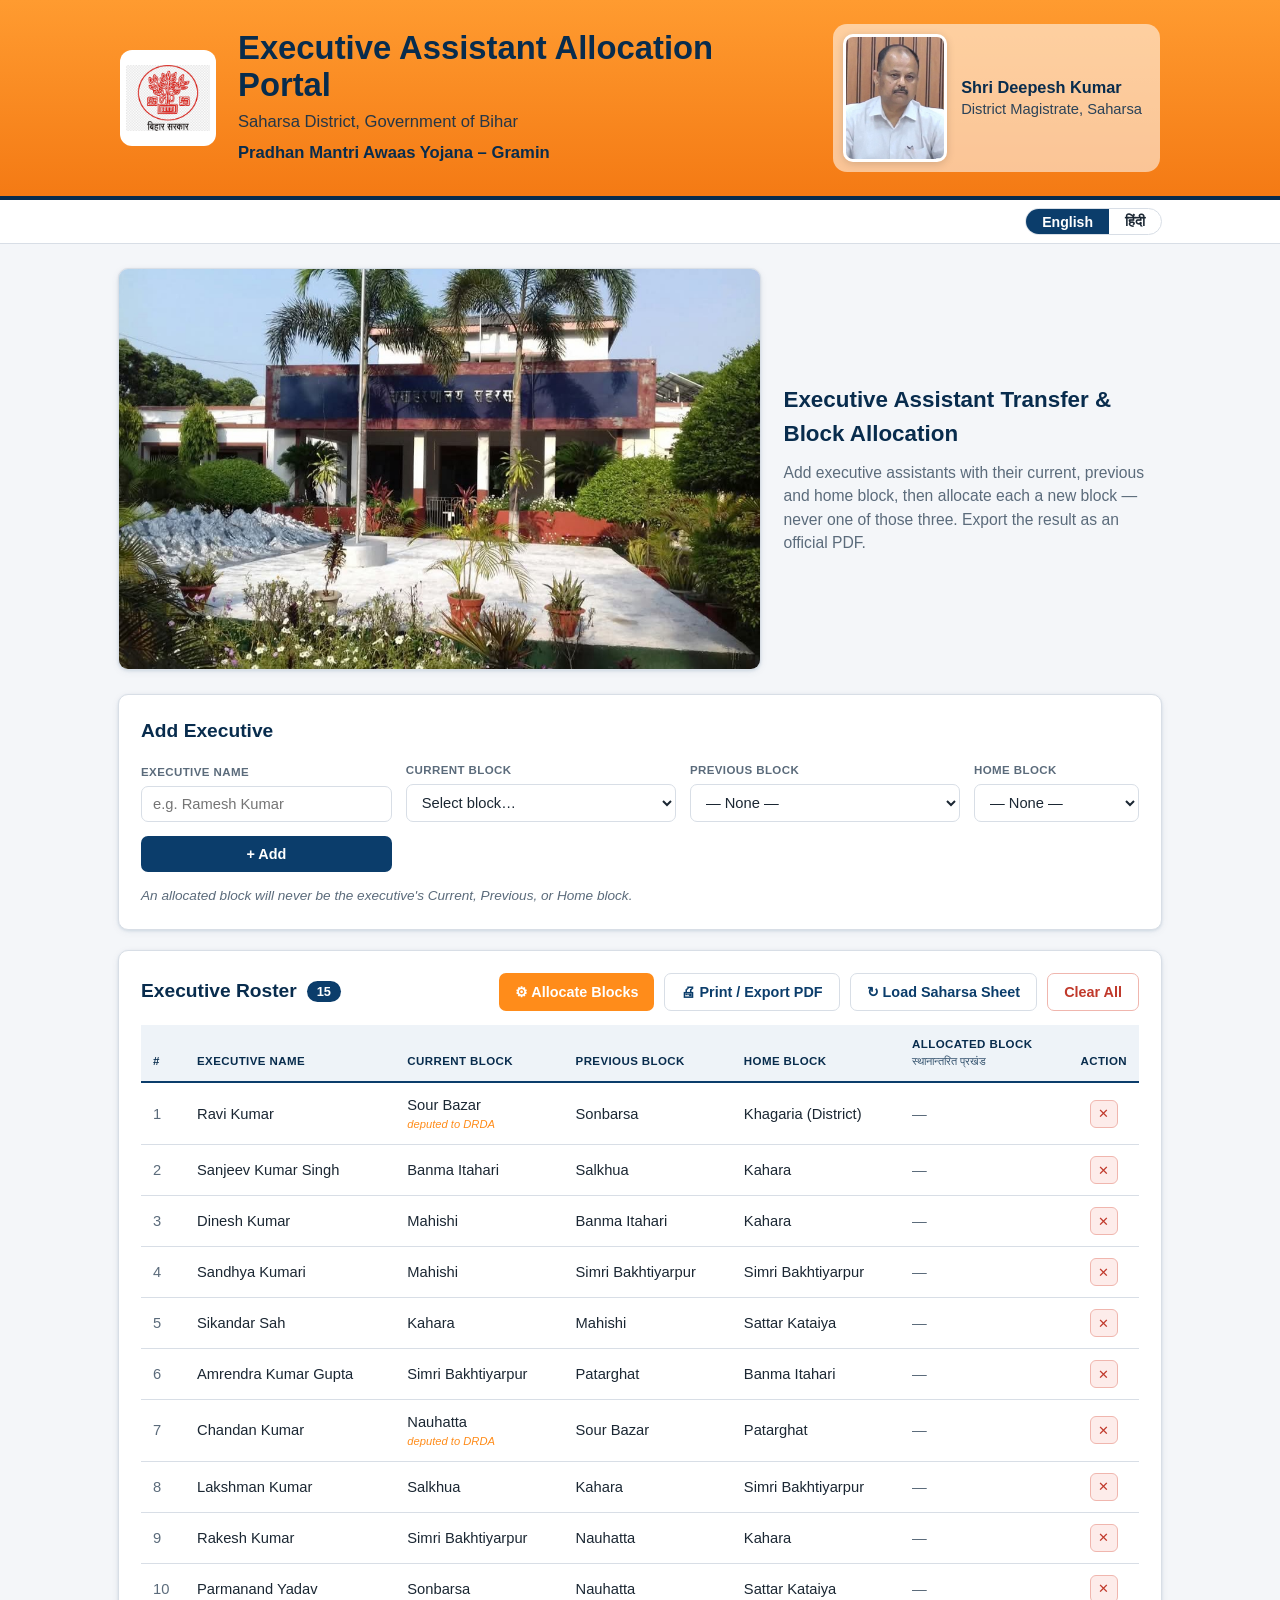
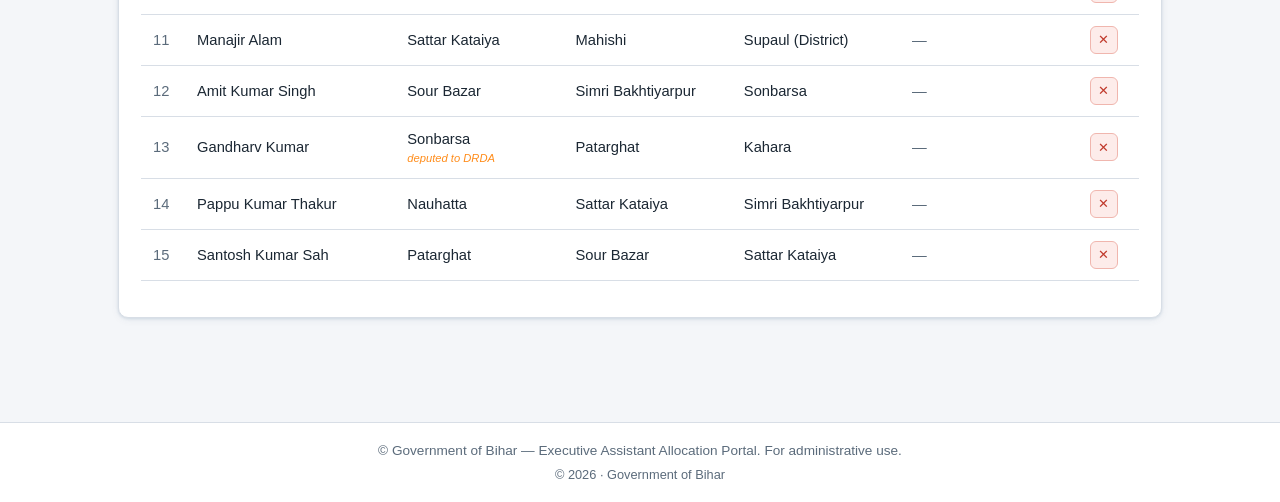
==== commit debb33c1: "Split portals: Executive = original 15 (block model), Bhumi = 33 (office model) - Revert Executive (" ====
--- a/index.html
+++ b/index.html
@@ -72,12 +72,16 @@
           <input type="text" id="execName" data-i18n-placeholder="f_name_ph" placeholder="e.g. Ramesh Kumar" required />
         </div>
         <div class="field">
-          <label for="previousBlock" data-i18n="f_previous">Previous Office</label>
+          <label for="currentBlock" data-i18n="f_current">Current Block</label>
+          <select id="currentBlock" required></select>
+        </div>
+        <div class="field">
+          <label for="previousBlock" data-i18n="f_previous">Previous Block</label>
           <select id="previousBlock"></select>
         </div>
         <div class="field">
-          <label for="currentBlock" data-i18n="f_current">Current Office</label>
-          <select id="currentBlock" required></select>
+          <label for="homeBlock" data-i18n="f_home">Home Block</label>
+          <select id="homeBlock"></select>
         </div>
         <div class="field field-action">
           <button type="submit" class="btn btn-primary" data-i18n="btn_add">+ Add</button>
@@ -107,9 +111,10 @@
             <tr>
               <th class="col-num" data-i18n="th_num">#</th>
               <th data-i18n="th_name">Executive Name</th>
-              <th data-i18n="th_previous">Previous Office</th>
-              <th data-i18n="th_current">Current Office</th>
-              <th class="col-alloc"><span data-i18n="th_alloc">Allocated Office</span><br /><span class="th-sub" data-i18n="th_alloc_hi">नवपदस्थापित कार्यालय</span></th>
+              <th data-i18n="th_current">Current Block</th>
+              <th data-i18n="th_previous">Previous Block</th>
+              <th data-i18n="th_home">Home Block</th>
+              <th class="col-alloc"><span data-i18n="th_alloc">Allocated Block</span><br /><span class="th-sub" data-i18n="th_alloc_hi">स्थानान्तरित प्रखंड</span></th>
               <th class="col-action no-print" data-i18n="th_action">Action</th>
             </tr>
           </thead>
